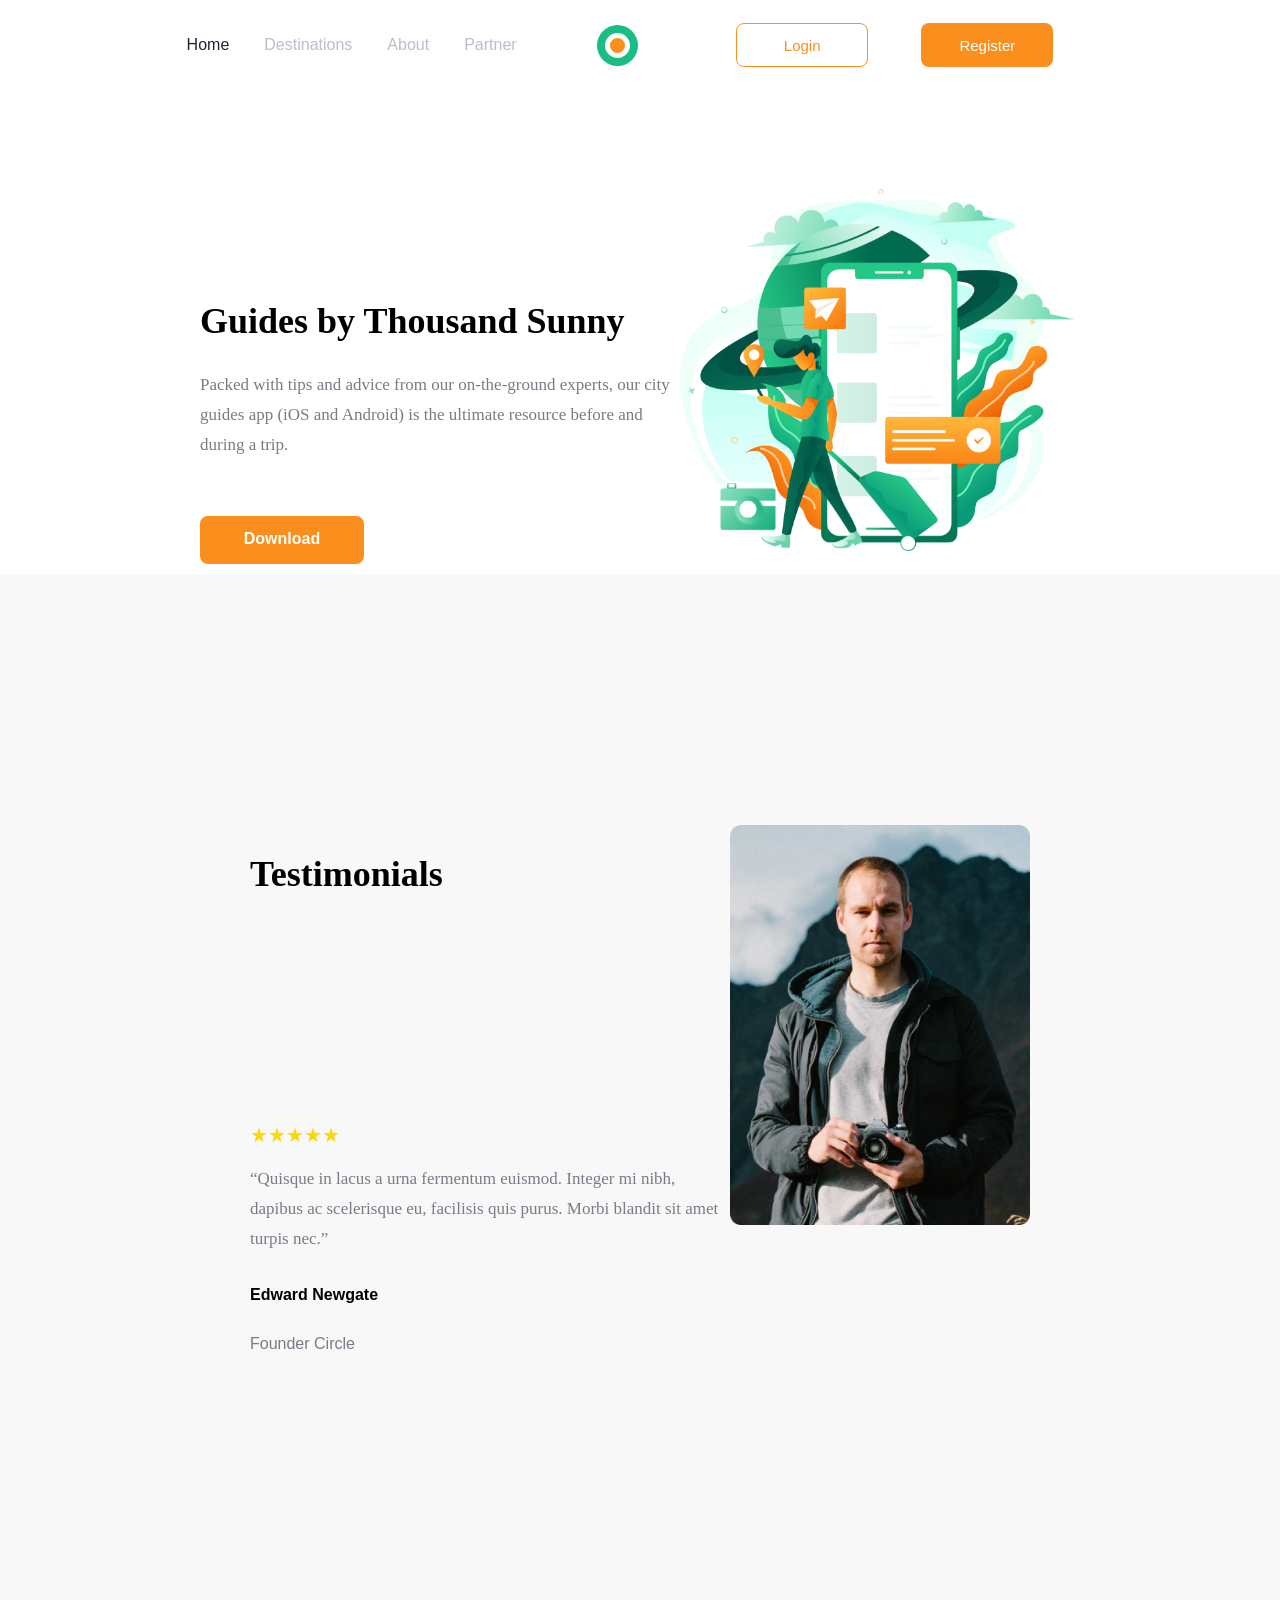
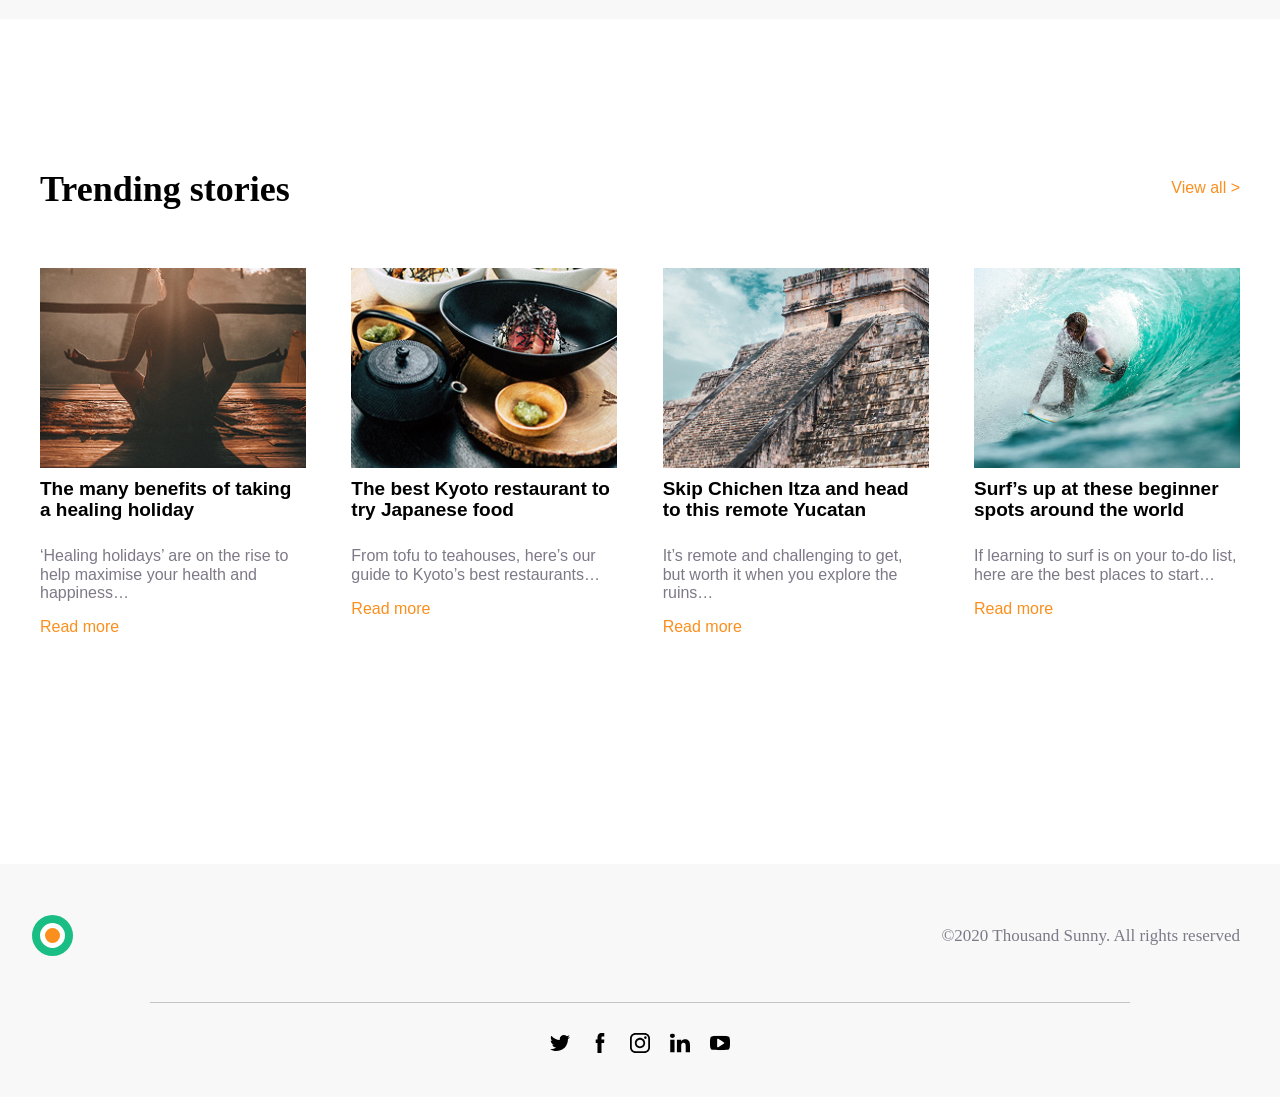
==== index.html @ 40abd9ef "Add Lab 1" ====
<!DOCTYPE html>
<html lang="en">

<head>
  <meta charset="UTF-8">
  <meta name="viewport" content="width=device-width, initial-scale=1.0">
  <title>First amazing live coding website </title>

  <!-- Roboto font -->
  <link rel="preconnect" href="https://fonts.googleapis.com">
  <link rel="preconnect" href="https://fonts.gstatic.com" crossorigin>
  <link href="https://fonts.googleapis.com/css2?family=Roboto:ital,wght@0,100..900;1,100..900&display=swap"
    rel="stylesheet">
  <!-- Support libs -->
  <link rel="stylesheet" href="css/normalize.min.css">
  <link rel="stylesheet" href="css/reset.min.css">
  <!-- My styles -->
  <link rel="stylesheet" href="css/styles.css">
</head>

<body>
  <section class="hero">
    <div class="container">
      <header class="header">
        <nav class="header__nav">
          <ul>
            <li class="header__nav-item">
              <a class="header__nav-link_h" href="">Home</a>
            </li>
            <li class="header__nav-item">
              <a class="header__nav-link" href="">Destinations</a>
            </li>
            <li class="header__nav-item">
              <a class="header__nav-link" href="">About</a>
            </li>
            <li class="header__nav-item">
              <a class="header__nav-link" href="">Partner</a>
            </li>
          </ul>
        </nav>
        <div class="header__logo"></div>
          <div class="logo"></div>
        <button class="header__login">Login</button>
        <button class="header__register">Register</button>
      </header>
    </div>
    <div class="container__hero">
      <div class="hero__inner">
        <h1 class="heading">Guides by Thousand Sunny</h1>
        <p class="paragraph">Packed with tips and advice from our on-the-ground experts, our city guides app (iOS and
          Android) is the ultimate resource before and during a trip.</p>
        <div class="hero__botton">
          <button class="hero__button">Download</button>
        </div>
      </div>
      <div class="hero__image">
        <img src="images/Thousand-03.svg" alt="Hero illustration" width="400" height="400">
      </div>
      </header>
    </div>
  </section>
  <section class="testimonials">
    <div class="container testimonials__container">
      <h1 class="heading">Testimonials</h1>
      <div class="hero__inner">
        <div class="stars">★★★★★</div>
        <p class="paragraph">“Quisque in lacus a urna fermentum euismod. Integer mi nibh, dapibus ac scelerisque eu,
          facilisis quis purus. Morbi blandit sit amet turpis nec.”</p>
        <p class="bold-text">Edward Newgate</p>
        <p>Founder Circle</p>
      </div>
    </div>
    <div class="testimonial__image">
      <img src="images/photo (1).png" alt="Edward Newgate" width="300" height="400">
    </div>
  </section>
  <section>
    <div class="container__stories">
      <div class="stories__header">
        <h1 class="heading">Trending stories</h1>
        <a class="link" href="">View all ></a>
      </div>
      <div class="stories__header">
        <div class="story">
          <img src="images/image 12.png" alt="Story 1" width="261" height="240">
          <h3 class="subheading">The many benefits of taking a healing holiday</h3>
          <p>‘Healing holidays’ are on the rise to help maximise your health and happiness…</p>
          <a href="" class="link">Read more</a>
        </div>
        <div class="story">
          <img src="images/image 13.png" alt="Story 2" width="261" height="240">
          <h3 class="subheading">The best Kyoto restaurant to try Japanese food</h3>
          <p>From tofu to teahouses, here’s our guide to Kyoto’s best restaurants…</p>
          <a href="" class="link">Read more</a>
        </div>
        <div class="story">
          <img src="images/image 14.png" alt="Story 3" width="261" height="240">
          <h3 class="subheading">Skip Chichen Itza and head to this remote Yucatan</h3>
          <p>It’s remote and challenging to get, but worth it when you explore the ruins…</p>
          <a href="" class="link">Read more</a>
        </div>
        <div class="story">
          <img src="images/image 15.png" alt="Story 4" width="261" height="240">
          <h3 class="subheading">Surf’s up at these beginner spots around the world</h3>
          <p>If learning to surf is on your to-do list, here are the best places to start…</p>
          <a href="" class="link">Read more</a>
        </div>
      </div>
    </div>
  </section>
  <footer class="footer">
  <div class="footer__container">
    <div class="header__logo"></div>
    <div class="logo"></div>
    <p class="paragraph">©2020 Thousand Sunny. All rights reserved</p>
  </div>
  <hr class="footer__hr">
  <div class="footer__social">
    <a href="#"><img src="images/Frame (2).svg" alt="Facebook"></a>
    <a href="#"><img src="images/Frame (1).svg" alt="Twitter"></a>
    <a href="#"><img src="images/Frame.svg" alt="Instagram"></a>
    <a href="#"><img src="images/Frame (3).svg" alt="LinkedIn"></a>
    <a href="#"><img src="images/Frame (4).svg" alt="YouTube"></a>
  </div>
</footer>



</body>

</html>
---- css/styles.css ----
body {
  font-family: "Inter", sans-serif;
  color: #7D7987;
}

.container {
  max-width: 1600px;
  margin: 0 auto;
}

/*** global classes ***/

li {
  list-style: none;
}

.paragraph {
  font-weight: 300;
  font-size: 17px;
  line-height: 30px;
  font-family: Mulish;
}

/*** header ***/

.header__nav-link_h {
  text-decoration: none;
  color: #202336;
  font-weight: 500;
}

.header__nav-link {
  text-decoration: none;
  color: #B8BECD;
}

.header__nav ul{
  display: flex;
  margin-left: 120px;
}

.header__nav-item {
  font-size: 16px;
  margin-right: 35px;
}

.header {
  display: flex;
  align-items: center;
  justify-content: space-around;
  margin-top: 20px;
}

.header__logo {
  width: 15px;
  height: 15px;
  background-color: #FB8F1D;
  border: 5px solid white;
  box-shadow: 0 0 0 8px #1ABE84;
  border-radius: 50%;
}

.header__login {
  width: 132px;
  height: 44px;
  background: transparent;
  border: 1px solid #FB8F1D; 
  border-radius: 8px;
  color: #FB8F1D;
  font-weight: 500;
  font-size: 15px;
}

.header__register {
  width: 132px;
  height: 44px;
  background: #FB8F1D;
  border-radius: 8px;
  color: #ffffff;
  font-weight: 500;
  font-size: 15px;
  border: none;
  margin-right: 200px;
}

.heading {
  font-weight: 700;
  font-size: 36px;
  line-height: 50px;
  color: #000000;
  font-family: Playfair Display;
}

/*** hero ***/

.hero__inner {
  max-width: 480px;
  padding-top: 201px;
}

.hero__button {
  width: 164px;
  height: 48px;
  background: #FB8F1D;
  border-radius: 8px;
  color: #ffffff;
  font-weight: 600;
  font-size: 16px;
  border: none;
  margin-top: 39px;
}

.hero__image {
  position: relative;
  right: 0;
  top: 0;
  padding-top: 100px;
}

.container__hero {
  display: flex;
  justify-content: space-between;
  flex-direction: row;
  margin: 0px 200px;
}

/*** Tesmonials ***/

.stars {
  color: gold;
  font-size: 20px;
}

.testimonials {
  background: #F8F8F8;
  padding: 250px;
  display: flex;
  justify-content: space-between;
  flex-direction: row;
}

.bold-text {
  width: 700px;
  size: 22px;
  color: #000000;
  line-height: 48px;
  font-weight: bold;
}

/*** Stories ***/

.link {
  color: #FB8F1D;
  text-decoration: none;
}

.container__stories {
  max-width: 1200px;
  margin: 0 auto;
  padding: 120px 20px;
}

.stories__header {
  display: flex;
  justify-content: space-between;
  align-items: center;
  margin-bottom: 30px;
}

.story {
  width: 266px;
  height: 446px;
  display: flex;
  flex-direction: column;
  background: #fff;
}

.story img {
  width: 100%;
  height: 200px;
  object-fit: cover;
}

.story h3 {
  font-size: 19px;
  margin: 10px 0;
  font-weight: 700px;
  color: #000;
}

/*** footer ***/

.footer {
  background-color: #F8F8F8; 
  padding: 40px 30px;
}

.footer__container {
  max-width: 1200px;
  display: flex;
  justify-content: space-between;
  align-items: center;
  flex-wrap: wrap;
  margin: 0 auto;
}

.footer__social {
  display: flex;
  justify-content: center; 
  gap: 20px; 
  margin-top: 10px;
}

.footer__social img {
  width: 20px;
  height: 20px;
}

.footer__hr {
  background: #C4C4C4;
  margin: 34px 120px 30px;
  height: 1px;
  border: 0;
}
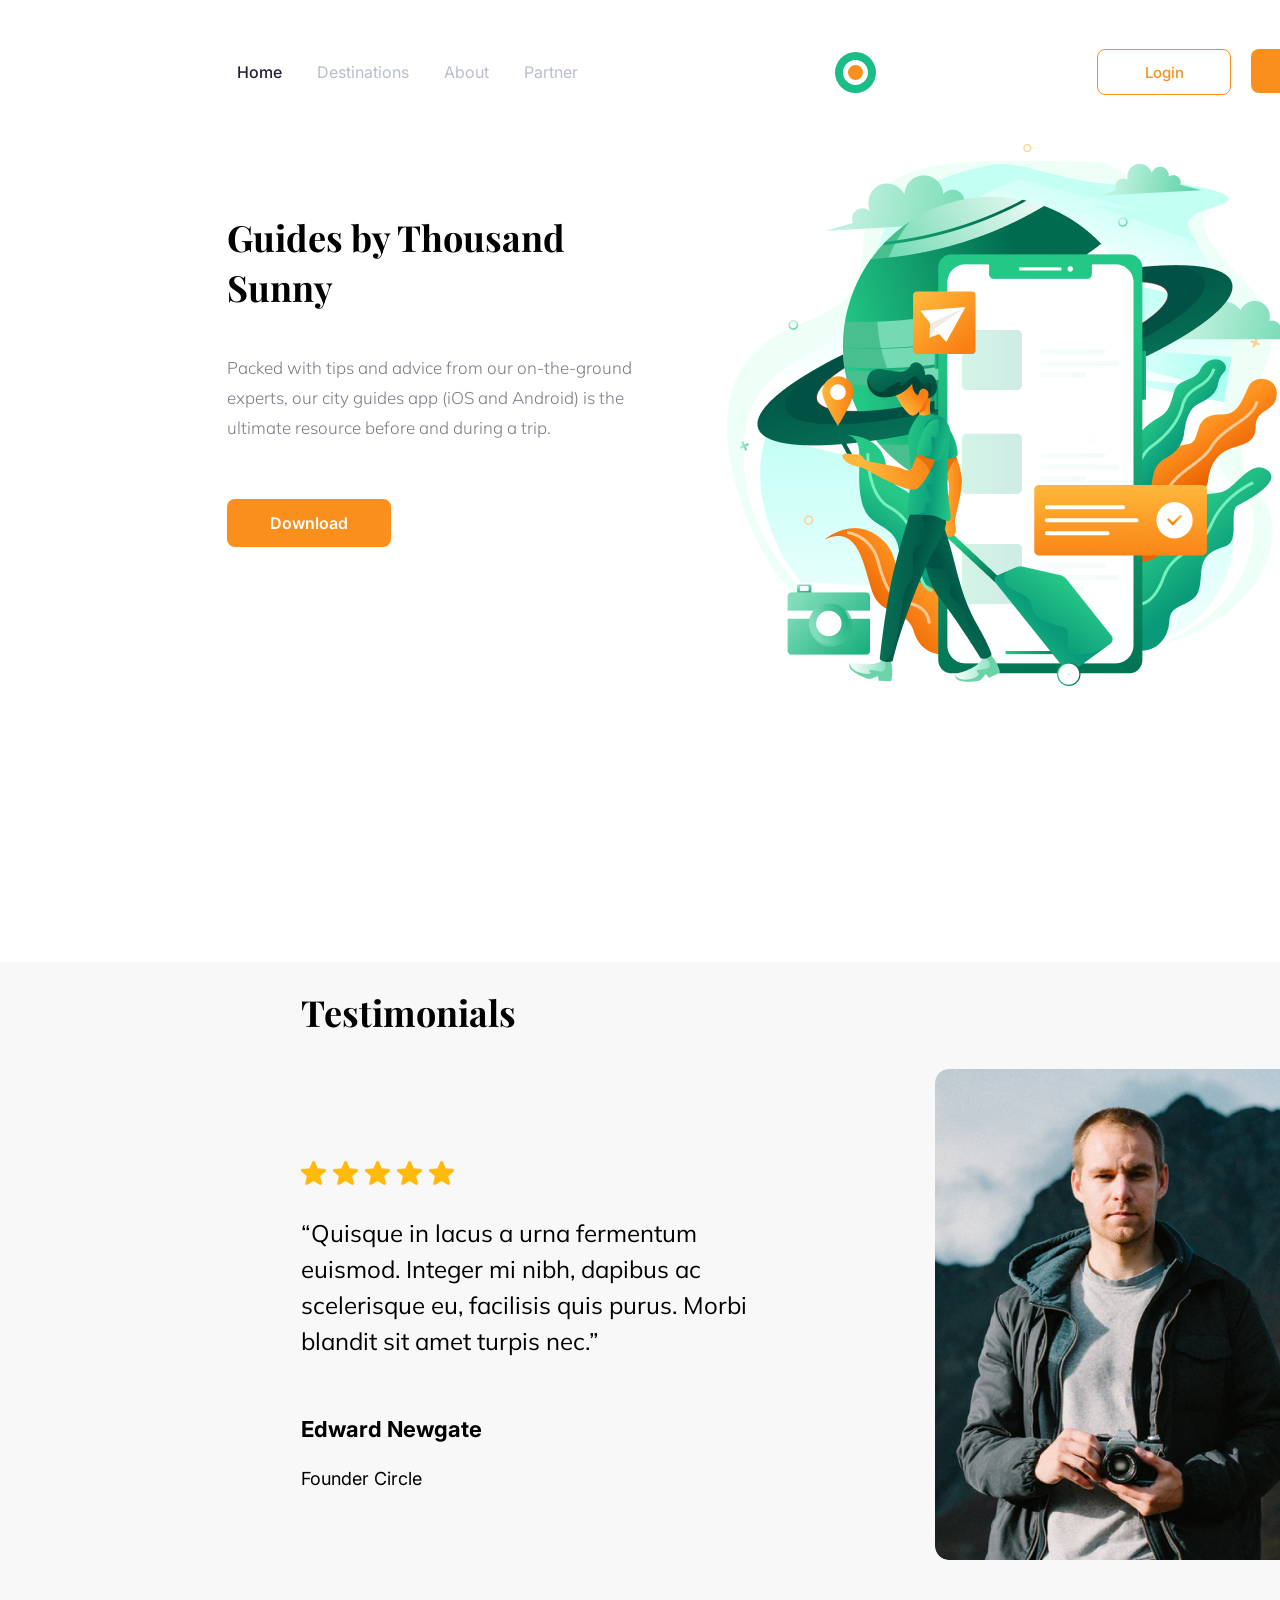
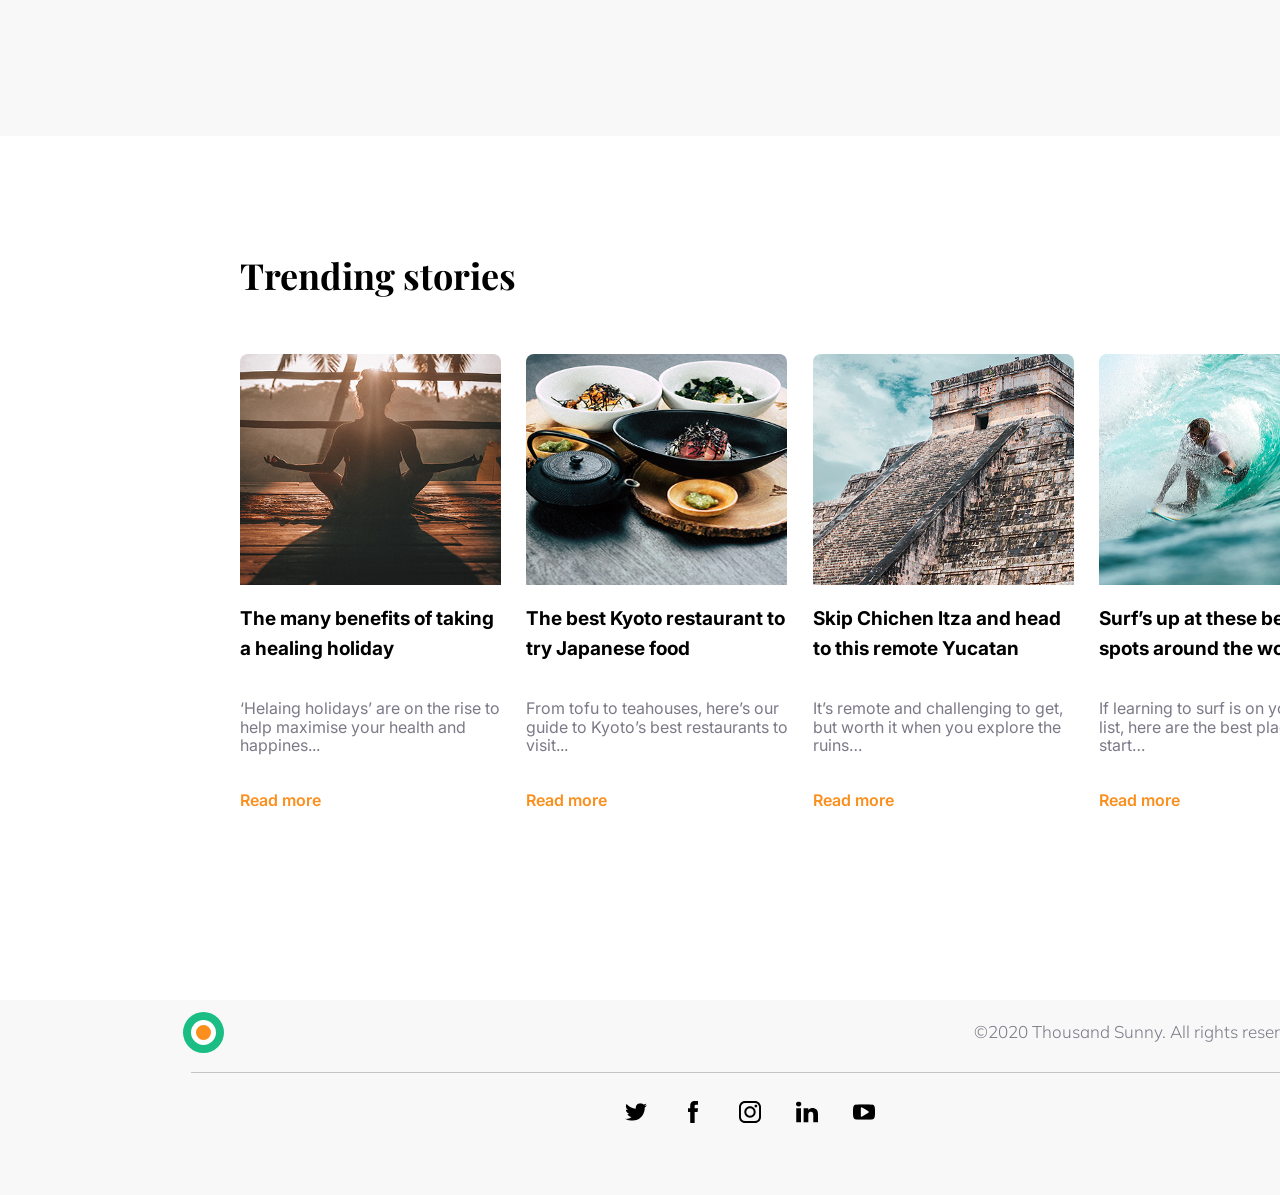
==== commit d87d0055: "Changed file" ====
--- a/index.html
+++ b/index.html
@@ -9,11 +9,11 @@
   <!-- Roboto font -->
   <link rel="preconnect" href="https://fonts.googleapis.com">
   <link rel="preconnect" href="https://fonts.gstatic.com" crossorigin>
-  <link href="https://fonts.googleapis.com/css2?family=Roboto:ital,wght@0,100..900;1,100..900&display=swap"
-    rel="stylesheet">
+  <link href="https://fonts.googleapis.com/css2?family=Inter:wght@400;700&display=swap" rel="stylesheet">
+  <link href="https://fonts.googleapis.com/css2?family=Mulish:wght@300;400;500;600;700&display=swap" rel="stylesheet">
+  <link href="https://fonts.googleapis.com/css2?family=Playfair+Display:wght@400;700&display=swap" rel="stylesheet">
   <!-- Support libs -->
   <link rel="stylesheet" href="css/normalize.min.css">
-  <link rel="stylesheet" href="css/reset.min.css">
   <!-- My styles -->
   <link rel="stylesheet" href="css/styles.css">
 </head>
@@ -22,7 +22,7 @@
   <section class="hero">
     <div class="container">
       <header class="header">
-        <nav class="header__nav">
+        <nav class="header__nav"> 
           <ul>
             <li class="header__nav-item">
               <a class="header__nav-link_h" href="">Home</a>
@@ -37,41 +37,48 @@
               <a class="header__nav-link" href="">Partner</a>
             </li>
           </ul>
-        </nav>
-        <div class="header__logo"></div>
-          <div class="logo"></div>
-        <button class="header__login">Login</button>
-        <button class="header__register">Register</button>
+        </nav> 
+        <div class="logo"></div> 
+        <div class="header__button">
+          <a class="header__login" href="">Login </a>
+          <a class="header__register" href="">Register</a>
+        </div>
       </header>
-    </div>
-    <div class="container__hero">
-      <div class="hero__inner">
-        <h1 class="heading">Guides by Thousand Sunny</h1>
-        <p class="paragraph">Packed with tips and advice from our on-the-ground experts, our city guides app (iOS and
-          Android) is the ultimate resource before and during a trip.</p>
-        <div class="hero__botton">
-          <button class="hero__button">Download</button>
+      <div class="container__hero">
+        <div class="hero__inner"> 
+          <h1 class="heading">Guides by Thousand Sunny</h1>
+          <p class="paragraph">Packed with tips and advice from our on-the-ground experts, our city guides app (iOS and
+            Android) is the ultimate resource before and during a trip.
+          </p> 
+          <a href="" class="hero__button">Download</a>
+        </div>
+        <div class="hero__image">
+          <img src="images/Thousand-03.svg" alt="Hero illustration" width="599" height="542">
         </div>
       </div>
-      <div class="hero__image">
-        <img src="images/Thousand-03.svg" alt="Hero illustration" width="400" height="400">
-      </div>
-      </header>
     </div>
   </section>
-  <section class="testimonials">
-    <div class="container testimonials__container">
-      <h1 class="heading">Testimonials</h1>
-      <div class="hero__inner">
-        <div class="stars">★★★★★</div>
-        <p class="paragraph">“Quisque in lacus a urna fermentum euismod. Integer mi nibh, dapibus ac scelerisque eu,
-          facilisis quis purus. Morbi blandit sit amet turpis nec.”</p>
-        <p class="bold-text">Edward Newgate</p>
-        <p>Founder Circle</p>
+  <section class="section2">
+    <div class="testimonials__container">
+      <div class="testimonial__text">
+        <div class="testimonials__header">
+          <h1 class="heading">Testimonials</h1>
+        </div>
+        <div class="stars">
+            <img src="images/Frame (5).svg" alt="Star 1">
+            <img src="images/Frame (5).svg" alt="Star 2">
+            <img src="images/Frame (5).svg" alt="Star 3">
+            <img src="images/Frame (5).svg" alt="Star 4">
+            <img src="images/Frame (5).svg" alt="Star 5">
+          </div>
+          <p class="text">“Quisque in lacus a urna fermentum euismod. Integer mi nibh, dapibus ac scelerisque eu, facilisis quis purus. Morbi blandit sit amet turpis nec.”
+          </p>
+          <p class="bold-text">Edward Newgate</p>
+          <p class="text_c">Founder Circle</p>
       </div>
-    </div>
-    <div class="testimonial__image">
-      <img src="images/photo (1).png" alt="Edward Newgate" width="300" height="400">
+      <div class="testimonial__image">
+        <img src="images/photo (1).png" alt="Edward Newgate">
+      </div>
     </div>
   </section>
   <section>
@@ -80,52 +87,50 @@
         <h1 class="heading">Trending stories</h1>
         <a class="link" href="">View all ></a>
       </div>
-      <div class="stories__header">
+      <div class="stories__body">
         <div class="story">
-          <img src="images/image 12.png" alt="Story 1" width="261" height="240">
+          <img src="images/image 12.png" alt="Story 1" width="261" height="231">
           <h3 class="subheading">The many benefits of taking a healing holiday</h3>
-          <p>‘Healing holidays’ are on the rise to help maximise your health and happiness…</p>
+          <p class="story__text">‘Helaing holidays’ are on the rise to help maximise your health and happines...</p>
           <a href="" class="link">Read more</a>
         </div>
         <div class="story">
-          <img src="images/image 13.png" alt="Story 2" width="261" height="240">
+          <img src="images/image 13.png" alt="Story 2" width="261" height="231">
           <h3 class="subheading">The best Kyoto restaurant to try Japanese food</h3>
-          <p>From tofu to teahouses, here’s our guide to Kyoto’s best restaurants…</p>
+          <p class="story__text">From tofu to teahouses, here’s our guide to Kyoto’s best restaurants to visit...</p>
           <a href="" class="link">Read more</a>
         </div>
         <div class="story">
-          <img src="images/image 14.png" alt="Story 3" width="261" height="240">
+          <img src="images/image 14.png" alt="Story 3" width="261" height="231">
           <h3 class="subheading">Skip Chichen Itza and head to this remote Yucatan</h3>
-          <p>It’s remote and challenging to get, but worth it when you explore the ruins…</p>
+          <p class="story__text">It’s remote and challenging to get, but worth it when you explore the ruins…</p>
           <a href="" class="link">Read more</a>
         </div>
         <div class="story">
-          <img src="images/image 15.png" alt="Story 4" width="261" height="240">
+          <img src="images/image 15.png" alt="Story 4" width="261" height="231">
           <h3 class="subheading">Surf’s up at these beginner spots around the world</h3>
-          <p>If learning to surf is on your to-do list, here are the best places to start…</p>
+          <p class="story__text">If learning to surf is on your to-do list, here are the best places to start…</p>
           <a href="" class="link">Read more</a>
         </div>
       </div>
     </div>
   </section>
-  <footer class="footer">
-  <div class="footer__container">
-    <div class="header__logo"></div>
-    <div class="logo"></div>
-    <p class="paragraph">©2020 Thousand Sunny. All rights reserved</p>
-  </div>
-  <hr class="footer__hr">
-  <div class="footer__social">
-    <a href="#"><img src="images/Frame (2).svg" alt="Facebook"></a>
-    <a href="#"><img src="images/Frame (1).svg" alt="Twitter"></a>
-    <a href="#"><img src="images/Frame.svg" alt="Instagram"></a>
-    <a href="#"><img src="images/Frame (3).svg" alt="LinkedIn"></a>
-    <a href="#"><img src="images/Frame (4).svg" alt="YouTube"></a>
-  </div>
-</footer>
-
-
-
+  <section class="footer__container">
+    <footer class="footer">
+      <div class="footer__header">
+        <div class="logo"></div>
+        <p class="paragraph">©2020 Thousand Sunny. All rights reserved</p>
+      </div>
+      <hr class="footer__hr">
+      <div class="footer__social">
+        <a href=""><img src="images/Frame (2).svg" alt="Facebook"></a>
+        <a href=""><img src="images/Frame (1).svg" alt="Twitter"></a>
+        <a href=""><img src="images/Frame.svg" alt="Instagram"></a>
+        <a href=""><img src="images/Frame (3).svg" alt="LinkedIn"></a>
+        <a href=""><img src="images/Frame (4).svg" alt="YouTube"></a>
+      </div>
+    </footer>
+  </section>
 </body>
 
 </html>
--- a/css/styles.css
+++ b/css/styles.css
@@ -1,228 +1,13 @@
-body {
-  font-family: "Inter", sans-serif;
-  color: #7D7987;
-}
+@import "globals.css";
 
-.container {
-  max-width: 1600px;
-  margin: 0 auto;
-}
+@import "hero.css";
 
-/*** global classes ***/
+@import "header.css";
 
-li {
-  list-style: none;
-}
+@import "section2.css";
 
-.paragraph {
-  font-weight: 300;
-  font-size: 17px;
-  line-height: 30px;
-  font-family: Mulish;
-}
+@import "section3.css";
 
-/*** header ***/
-
-.header__nav-link_h {
-  text-decoration: none;
-  color: #202336;
-  font-weight: 500;
-}
-
-.header__nav-link {
-  text-decoration: none;
-  color: #B8BECD;
-}
-
-.header__nav ul{
-  display: flex;
-  margin-left: 120px;
-}
-
-.header__nav-item {
-  font-size: 16px;
-  margin-right: 35px;
-}
-
-.header {
-  display: flex;
-  align-items: center;
-  justify-content: space-around;
-  margin-top: 20px;
-}
-
-.header__logo {
-  width: 15px;
-  height: 15px;
-  background-color: #FB8F1D;
-  border: 5px solid white;
-  box-shadow: 0 0 0 8px #1ABE84;
-  border-radius: 50%;
-}
-
-.header__login {
-  width: 132px;
-  height: 44px;
-  background: transparent;
-  border: 1px solid #FB8F1D; 
-  border-radius: 8px;
-  color: #FB8F1D;
-  font-weight: 500;
-  font-size: 15px;
-}
-
-.header__register {
-  width: 132px;
-  height: 44px;
-  background: #FB8F1D;
-  border-radius: 8px;
-  color: #ffffff;
-  font-weight: 500;
-  font-size: 15px;
-  border: none;
-  margin-right: 200px;
-}
-
-.heading {
-  font-weight: 700;
-  font-size: 36px;
-  line-height: 50px;
-  color: #000000;
-  font-family: Playfair Display;
-}
-
-/*** hero ***/
-
-.hero__inner {
-  max-width: 480px;
-  padding-top: 201px;
-}
-
-.hero__button {
-  width: 164px;
-  height: 48px;
-  background: #FB8F1D;
-  border-radius: 8px;
-  color: #ffffff;
-  font-weight: 600;
-  font-size: 16px;
-  border: none;
-  margin-top: 39px;
-}
-
-.hero__image {
-  position: relative;
-  right: 0;
-  top: 0;
-  padding-top: 100px;
-}
-
-.container__hero {
-  display: flex;
-  justify-content: space-between;
-  flex-direction: row;
-  margin: 0px 200px;
-}
-
-/*** Tesmonials ***/
-
-.stars {
-  color: gold;
-  font-size: 20px;
-}
-
-.testimonials {
-  background: #F8F8F8;
-  padding: 250px;
-  display: flex;
-  justify-content: space-between;
-  flex-direction: row;
-}
-
-.bold-text {
-  width: 700px;
-  size: 22px;
-  color: #000000;
-  line-height: 48px;
-  font-weight: bold;
-}
-
-/*** Stories ***/
-
-.link {
-  color: #FB8F1D;
-  text-decoration: none;
-}
-
-.container__stories {
-  max-width: 1200px;
-  margin: 0 auto;
-  padding: 120px 20px;
-}
-
-.stories__header {
-  display: flex;
-  justify-content: space-between;
-  align-items: center;
-  margin-bottom: 30px;
-}
-
-.story {
-  width: 266px;
-  height: 446px;
-  display: flex;
-  flex-direction: column;
-  background: #fff;
-}
-
-.story img {
-  width: 100%;
-  height: 200px;
-  object-fit: cover;
-}
-
-.story h3 {
-  font-size: 19px;
-  margin: 10px 0;
-  font-weight: 700px;
-  color: #000;
-}
-
-/*** footer ***/
-
-.footer {
-  background-color: #F8F8F8; 
-  padding: 40px 30px;
-}
-
-.footer__container {
-  max-width: 1200px;
-  display: flex;
-  justify-content: space-between;
-  align-items: center;
-  flex-wrap: wrap;
-  margin: 0 auto;
-}
-
-.footer__social {
-  display: flex;
-  justify-content: center; 
-  gap: 20px; 
-  margin-top: 10px;
-}
-
-.footer__social img {
-  width: 20px;
-  height: 20px;
-}
-
-.footer__hr {
-  background: #C4C4C4;
-  margin: 34px 120px 30px;
-  height: 1px;
-  border: 0;
-}
+@import "footer.css";
 
 
-
-
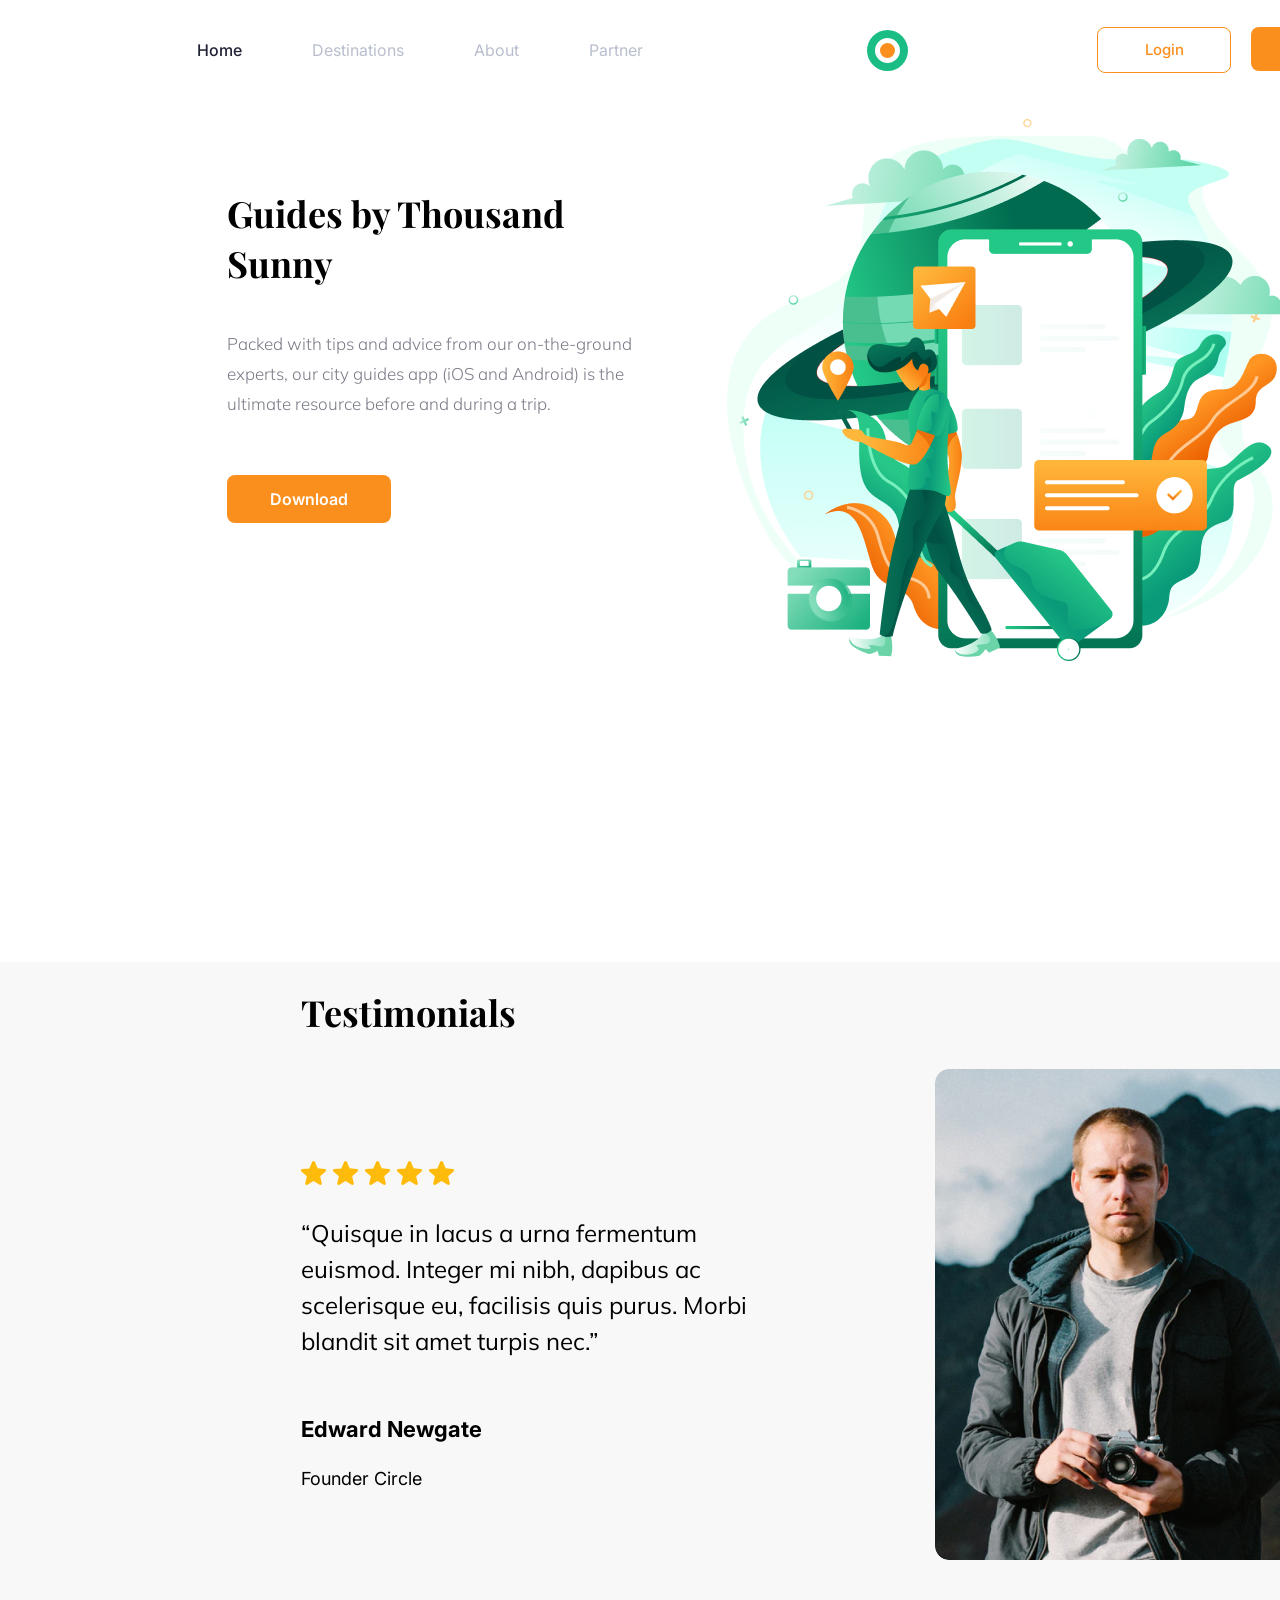
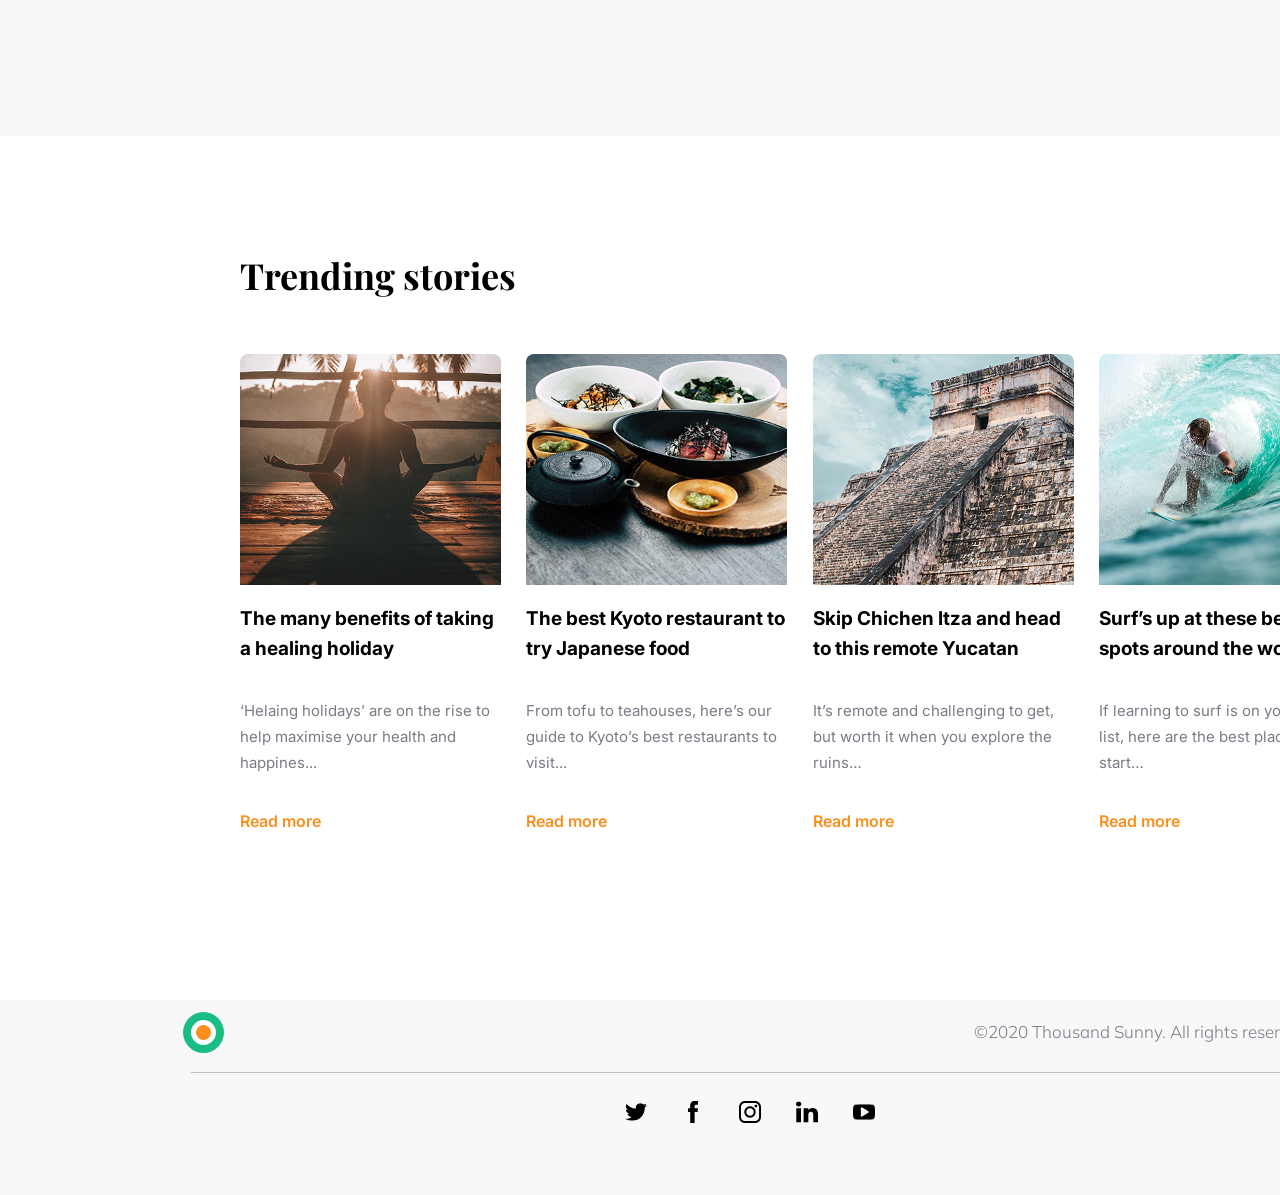
==== commit f5b23707: "chore: remove .idea from repo and add to .gitignore" ====
--- a/index.html
+++ b/index.html
@@ -1,3 +1,4 @@
+
 <!DOCTYPE html>
 <html lang="en">
 
@@ -22,7 +23,10 @@
   <section class="hero">
     <div class="container">
       <header class="header">
-        <nav class="header__nav"> 
+        <div class="header__menu" onclick="toggleMenu()">
+          <img src="images/burger.png" alt="Menu icon">
+        </div>
+        <nav id="nav-links" class="header__nav"> 
           <ul>
             <li class="header__nav-item">
               <a class="header__nav-link_h" href="">Home</a>
@@ -44,7 +48,7 @@
           <a class="header__register" href="">Register</a>
         </div>
       </header>
-      <div class="container__hero">
+      <div class="container__hero"> 
         <div class="hero__inner"> 
           <h1 class="heading">Guides by Thousand Sunny</h1>
           <p class="paragraph">Packed with tips and advice from our on-the-ground experts, our city guides app (iOS and
@@ -53,7 +57,7 @@
           <a href="" class="hero__button">Download</a>
         </div>
         <div class="hero__image">
-          <img src="images/Thousand-03.svg" alt="Hero illustration" width="599" height="542">
+          <img src="images/Thousand-03.svg" alt="Hero illustration" >
         </div>
       </div>
     </div>
@@ -65,16 +69,16 @@
           <h1 class="heading">Testimonials</h1>
         </div>
         <div class="stars">
-            <img src="images/Frame (5).svg" alt="Star 1">
-            <img src="images/Frame (5).svg" alt="Star 2">
-            <img src="images/Frame (5).svg" alt="Star 3">
-            <img src="images/Frame (5).svg" alt="Star 4">
-            <img src="images/Frame (5).svg" alt="Star 5">
-          </div>
-          <p class="text">“Quisque in lacus a urna fermentum euismod. Integer mi nibh, dapibus ac scelerisque eu, facilisis quis purus. Morbi blandit sit amet turpis nec.”
-          </p>
-          <p class="bold-text">Edward Newgate</p>
-          <p class="text_c">Founder Circle</p>
+          <img src="images/Frame (5).svg" alt="Star 1">
+          <img src="images/Frame (5).svg" alt="Star 2">
+          <img src="images/Frame (5).svg" alt="Star 3">
+          <img src="images/Frame (5).svg" alt="Star 4">
+          <img src="images/Frame (5).svg" alt="Star 5">
+        </div>
+        <p class="text">“Quisque in lacus a urna fermentum euismod. Integer mi nibh, dapibus ac scelerisque eu, facilisis quis purus. Morbi blandit sit amet turpis nec.”
+        </p>
+        <p class="bold-text">Edward Newgate</p>
+        <p class="text_c">Founder Circle</p>
       </div>
       <div class="testimonial__image">
         <img src="images/photo (1).png" alt="Edward Newgate">
@@ -89,25 +93,25 @@
       </div>
       <div class="stories__body">
         <div class="story">
-          <img src="images/image 12.png" alt="Story 1" width="261" height="231">
+          <img src="images/image 12.png" alt="Story 1">
           <h3 class="subheading">The many benefits of taking a healing holiday</h3>
           <p class="story__text">‘Helaing holidays’ are on the rise to help maximise your health and happines...</p>
           <a href="" class="link">Read more</a>
         </div>
         <div class="story">
-          <img src="images/image 13.png" alt="Story 2" width="261" height="231">
+          <img src="images/image 13.png" alt="Story 2">
           <h3 class="subheading">The best Kyoto restaurant to try Japanese food</h3>
           <p class="story__text">From tofu to teahouses, here’s our guide to Kyoto’s best restaurants to visit...</p>
           <a href="" class="link">Read more</a>
         </div>
         <div class="story">
-          <img src="images/image 14.png" alt="Story 3" width="261" height="231">
+          <img src="images/image 14.png" alt="Story 3" >
           <h3 class="subheading">Skip Chichen Itza and head to this remote Yucatan</h3>
           <p class="story__text">It’s remote and challenging to get, but worth it when you explore the ruins…</p>
           <a href="" class="link">Read more</a>
         </div>
         <div class="story">
-          <img src="images/image 15.png" alt="Story 4" width="261" height="231">
+          <img src="images/image 15.png" alt="Story 4">
           <h3 class="subheading">Surf’s up at these beginner spots around the world</h3>
           <p class="story__text">If learning to surf is on your to-do list, here are the best places to start…</p>
           <a href="" class="link">Read more</a>
@@ -131,6 +135,7 @@
       </div>
     </footer>
   </section>
+  <script src="js/main.js"></script>
 </body>
 
-</html>+</html>
--- a/css/styles.css
+++ b/css/styles.css
@@ -8,6 +8,4 @@
 
 @import "section3.css";
 
-@import "footer.css";
-
-
+@import "footer.css";
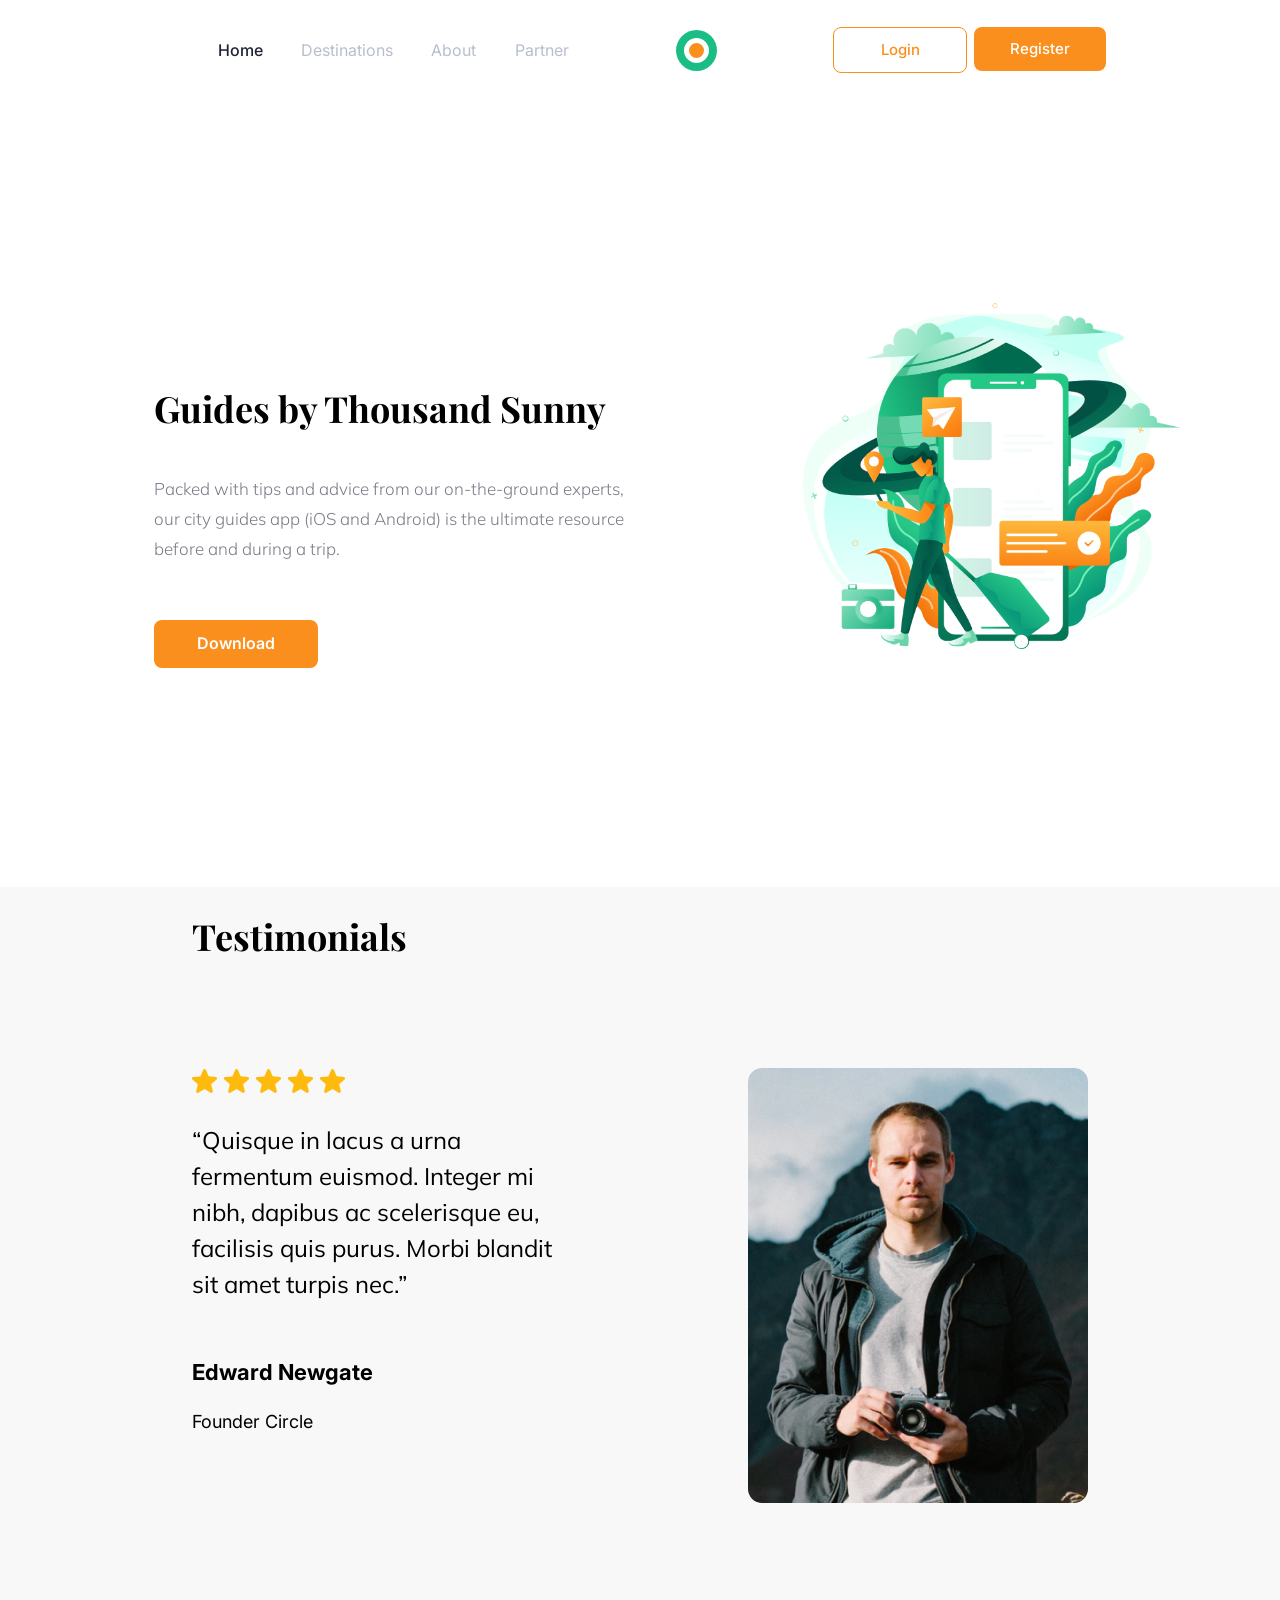
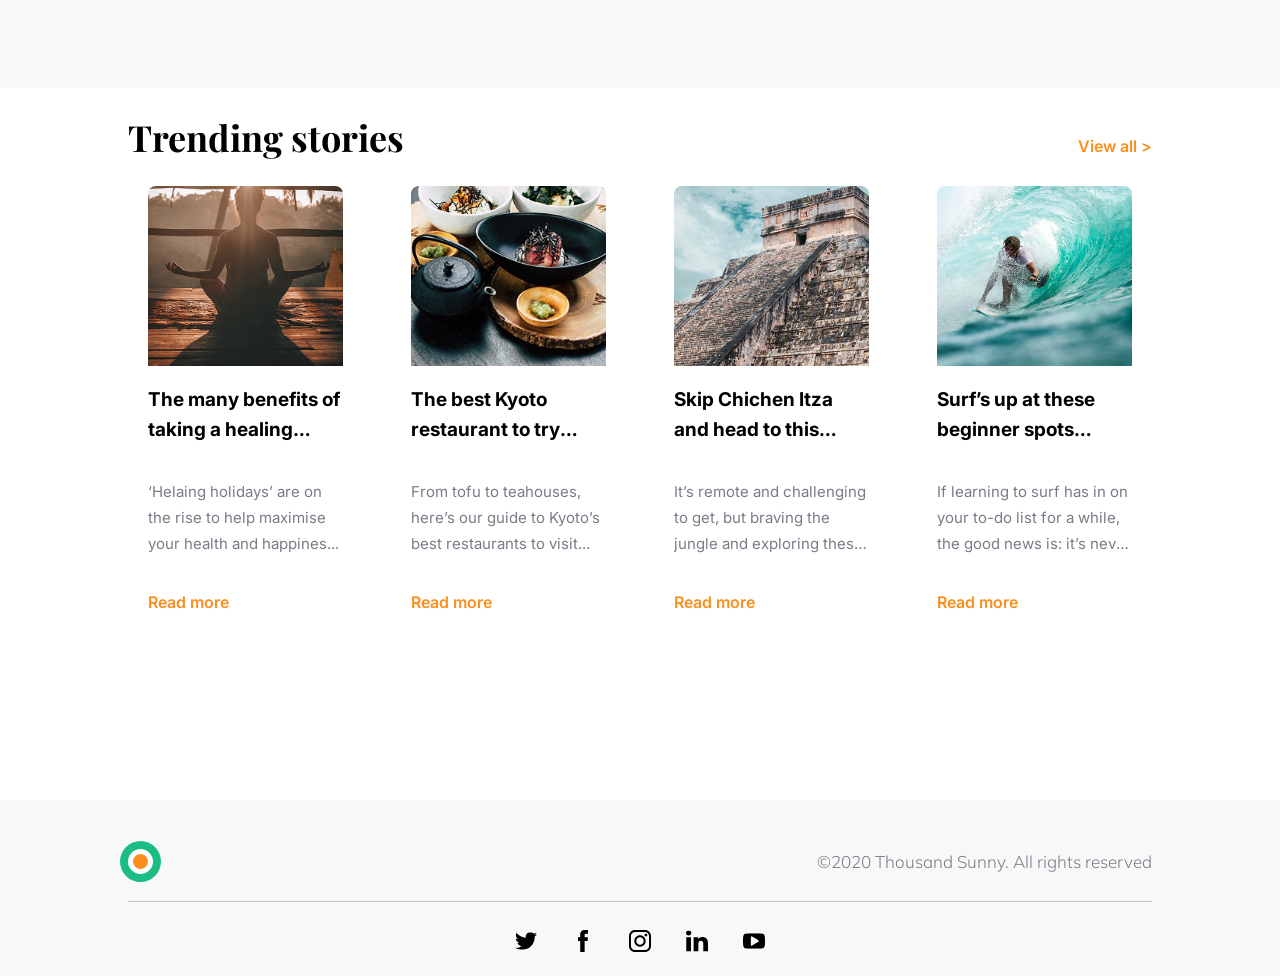
==== commit d6138b7a: "Changed lab2" ====
--- a/index.html
+++ b/index.html
@@ -10,9 +10,9 @@
   <!-- Roboto font -->
   <link rel="preconnect" href="https://fonts.googleapis.com">
   <link rel="preconnect" href="https://fonts.gstatic.com" crossorigin>
-  <link href="https://fonts.googleapis.com/css2?family=Inter:wght@400;700&display=swap" rel="stylesheet">
+  <link href="https://fonts.googleapis.com/css2?family=Inter:wght@300;400;500;600;700&display=swap" rel="stylesheet">
   <link href="https://fonts.googleapis.com/css2?family=Mulish:wght@300;400;500;600;700&display=swap" rel="stylesheet">
-  <link href="https://fonts.googleapis.com/css2?family=Playfair+Display:wght@400;700&display=swap" rel="stylesheet">
+  <link href="https://fonts.googleapis.com/css2?family=Playfair+Display:wght@300;400;500;600;700&display=swap" rel="stylesheet">
   <!-- Support libs -->
   <link rel="stylesheet" href="css/normalize.min.css">
   <!-- My styles -->
@@ -21,109 +21,104 @@
 
 <body>
   <section class="hero">
-    <div class="container">
-      <header class="header">
-        <div class="header__menu" onclick="toggleMenu()">
-          <img src="images/burger.png" alt="Menu icon">
-        </div>
-        <nav id="nav-links" class="header__nav"> 
-          <ul>
-            <li class="header__nav-item">
-              <a class="header__nav-link_h" href="">Home</a>
-            </li>
-            <li class="header__nav-item">
-              <a class="header__nav-link" href="">Destinations</a>
-            </li>
-            <li class="header__nav-item">
-              <a class="header__nav-link" href="">About</a>
-            </li>
-            <li class="header__nav-item">
-              <a class="header__nav-link" href="">Partner</a>
-            </li>
-          </ul>
-        </nav> 
-        <div class="logo"></div> 
-        <div class="header__button">
-          <a class="header__login" href="">Login </a>
-          <a class="header__register" href="">Register</a>
-        </div>
-      </header>
-      <div class="container__hero"> 
-        <div class="hero__inner"> 
-          <h1 class="heading">Guides by Thousand Sunny</h1>
-          <p class="paragraph">Packed with tips and advice from our on-the-ground experts, our city guides app (iOS and
-            Android) is the ultimate resource before and during a trip.
-          </p> 
-          <a href="" class="hero__button">Download</a>
-        </div>
-        <div class="hero__image">
-          <img src="images/Thousand-03.svg" alt="Hero illustration" >
-        </div>
+    <header class="header">
+      <div class="header__menu" onclick="toggleMenu()">
+        <img src="images/burger.png" alt="Menu icon">
       </div>
+      <nav id="nav-links" class="header__nav"> 
+        <ul>
+          <li class="header__nav-item">
+            <a class="header__nav-link_h" href="">Home</a>
+          </li>
+          <li class="header__nav-item">
+            <a class="header__nav-link" href="">Destinations</a>
+          </li>
+          <li class="header__nav-item">
+            <a class="header__nav-link" href="">About</a>
+          </li>
+          <li class="header__nav-item">
+            <a class="header__nav-link" href="">Partner</a>
+          </li>
+        </ul>
+      </nav> 
+      <div class="logo"></div> 
+      <div class="header__button">
+        <a class="header__login" href="">Login </a>
+        <a class="header__register" href="">Register</a>
+      </div>
+    </header>
+    <div class="container__hero"> 
+      <div class="hero__inner"> 
+        <h1 class="heading">Guides by Thousand Sunny</h1>
+        <p class="paragraph">Packed with tips and advice from our on-the-ground experts, our city guides app (iOS and
+          Android) is the ultimate resource before and during a trip.
+        </p> 
+        <a href="" class="hero__button">Download</a>
+      </div>
+      <div class="hero__image">
+        <img src="images/Thousand-03.svg" alt="Hero illustration">
+      </div>      
     </div>
   </section>
   <section class="section2">
-    <div class="testimonials__container">
-      <div class="testimonial__text">
-        <div class="testimonials__header">
-          <h1 class="heading">Testimonials</h1>
-        </div>
-        <div class="stars">
-          <img src="images/Frame (5).svg" alt="Star 1">
-          <img src="images/Frame (5).svg" alt="Star 2">
-          <img src="images/Frame (5).svg" alt="Star 3">
-          <img src="images/Frame (5).svg" alt="Star 4">
-          <img src="images/Frame (5).svg" alt="Star 5">
-        </div>
-        <p class="text">“Quisque in lacus a urna fermentum euismod. Integer mi nibh, dapibus ac scelerisque eu, facilisis quis purus. Morbi blandit sit amet turpis nec.”
-        </p>
-        <p class="bold-text">Edward Newgate</p>
-        <p class="text_c">Founder Circle</p>
+    <div class="testimonial__text">
+      <div class="testimonials__header">
+        <h1 class="heading">Testimonials</h1>
       </div>
-      <div class="testimonial__image">
-        <img src="images/photo (1).png" alt="Edward Newgate">
+      <div class="stars">
+        <img src="images/Frame (5).svg" alt="Star 1">
+        <img src="images/Frame (5).svg" alt="Star 2">
+        <img src="images/Frame (5).svg" alt="Star 3">
+        <img src="images/Frame (5).svg" alt="Star 4">
+        <img src="images/Frame (5).svg" alt="Star 5">
+      </div>
+      <p class="text">“Quisque in lacus a urna fermentum euismod. Integer mi nibh, dapibus ac scelerisque eu, facilisis quis purus. Morbi blandit sit amet turpis nec.”
+      </p>
+      <p class="bold-text">Edward Newgate</p>
+      <p class="text_c">Founder Circle</p>
+    </div>
+    <div class="testimonial__image">
+      <img src="images/photo (1).png" alt="Edward Newgate">
+    </div>
+  </section>
+  <section class="section3">
+    <div class="stories__header">
+      <h1 class="heading">Trending stories</h1>
+      <a class="link" href="">View all ></a>
+    </div>
+    <div class="stories__body">
+      <div class="story">
+        <img src="images/image 12.png" alt="Story 1">
+        <h3 class="subheading">The many benefits of taking a healing holiday</h3>
+        <p class="story__text">‘Helaing holidays’ are on the rise to help maximise your health and happines...</p>
+        <a href="" class="link">Read more</a>
+      </div>
+      <div class="story">
+        <img src="images/image 13.png" alt="Story 2">
+        <h3 class="subheading">The best Kyoto restaurant to try Japanese food</h3>
+        <p class="story__text">From tofu to teahouses, here’s our guide to Kyoto’s best restaurants to visit...</p>
+        <a href="" class="link">Read more</a>
+      </div>
+      <div class="story">
+        <img src="images/image 14.png" alt="Story 3" >
+        <h3 class="subheading">Skip Chichen Itza and head to this remote Yucatan</h3>
+        <p class="story__text">It’s remote and challenging to get, but braving the jungle and exploring these ruins without the...</p>
+        <a href="" class="link">Read more</a>
+      </div>
+      <div class="story">
+        <img src="images/image 15.png" alt="Story 4">
+        <h3 class="subheading">Surf’s up at these beginner spots around the world</h3>
+        <p class="story__text">If learning to surf has in on your to-do list for a while, the good news is: it’s never too late...</p>
+        <a href="" class="link">Read more</a>
       </div>
     </div>
-  </section>
-  <section>
-    <div class="container__stories">
-      <div class="stories__header">
-        <h1 class="heading">Trending stories</h1>
-        <a class="link" href="">View all ></a>
-      </div>
-      <div class="stories__body">
-        <div class="story">
-          <img src="images/image 12.png" alt="Story 1">
-          <h3 class="subheading">The many benefits of taking a healing holiday</h3>
-          <p class="story__text">‘Helaing holidays’ are on the rise to help maximise your health and happines...</p>
-          <a href="" class="link">Read more</a>
-        </div>
-        <div class="story">
-          <img src="images/image 13.png" alt="Story 2">
-          <h3 class="subheading">The best Kyoto restaurant to try Japanese food</h3>
-          <p class="story__text">From tofu to teahouses, here’s our guide to Kyoto’s best restaurants to visit...</p>
-          <a href="" class="link">Read more</a>
-        </div>
-        <div class="story">
-          <img src="images/image 14.png" alt="Story 3" >
-          <h3 class="subheading">Skip Chichen Itza and head to this remote Yucatan</h3>
-          <p class="story__text">It’s remote and challenging to get, but worth it when you explore the ruins…</p>
-          <a href="" class="link">Read more</a>
-        </div>
-        <div class="story">
-          <img src="images/image 15.png" alt="Story 4">
-          <h3 class="subheading">Surf’s up at these beginner spots around the world</h3>
-          <p class="story__text">If learning to surf is on your to-do list, here are the best places to start…</p>
-          <a href="" class="link">Read more</a>
-        </div>
-      </div>
-    </div>
-  </section>
+  </section> 
   <section class="footer__container">
+    <div class="wing"></div>
     <footer class="footer">
       <div class="footer__header">
         <div class="logo"></div>
-        <p class="paragraph">©2020 Thousand Sunny. All rights reserved</p>
+        <p class="footer_txt">©2020 Thousand Sunny. All rights reserved</p>
       </div>
       <hr class="footer__hr">
       <div class="footer__social">
@@ -134,8 +129,9 @@
         <a href=""><img src="images/Frame (4).svg" alt="YouTube"></a>
       </div>
     </footer>
+    <div class="wing"></div>
   </section>
-  <script src="js/main.js"></script>
+  <script src="js/main.js"></script>  
 </body>
 
 </html>
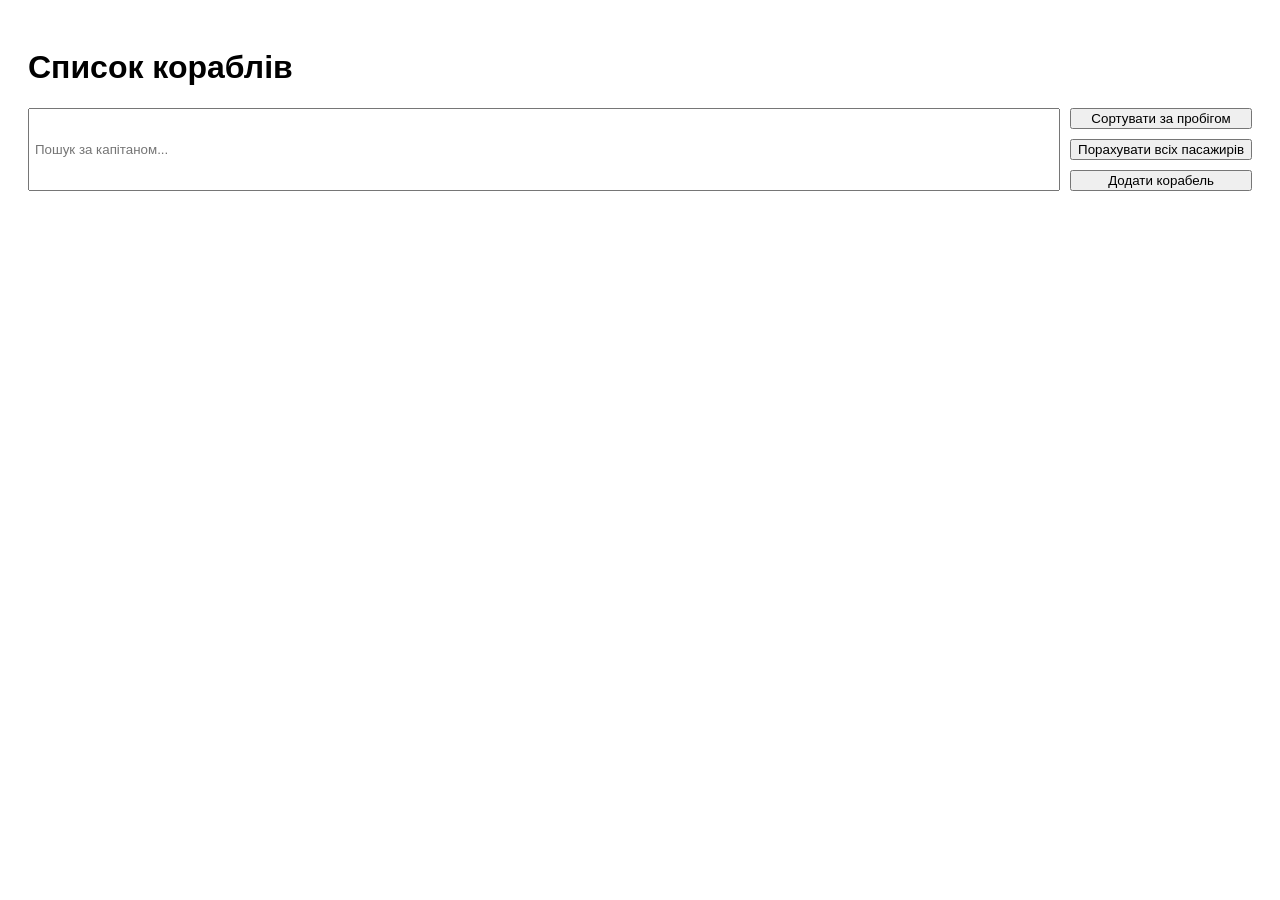
==== commit b9453fa4: "Added lab5" ====
--- a/index.html
+++ b/index.html
@@ -1,137 +1,22 @@
-
-<!DOCTYPE html>
-<html lang="en">
-
-<head>
-  <meta charset="UTF-8">
-  <meta name="viewport" content="width=device-width, initial-scale=1.0">
-  <title>First amazing live coding website </title>
-
-  <!-- Roboto font -->
-  <link rel="preconnect" href="https://fonts.googleapis.com">
-  <link rel="preconnect" href="https://fonts.gstatic.com" crossorigin>
-  <link href="https://fonts.googleapis.com/css2?family=Inter:wght@300;400;500;600;700&display=swap" rel="stylesheet">
-  <link href="https://fonts.googleapis.com/css2?family=Mulish:wght@300;400;500;600;700&display=swap" rel="stylesheet">
-  <link href="https://fonts.googleapis.com/css2?family=Playfair+Display:wght@300;400;500;600;700&display=swap" rel="stylesheet">
-  <!-- Support libs -->
-  <link rel="stylesheet" href="css/normalize.min.css">
-  <!-- My styles -->
-  <link rel="stylesheet" href="css/styles.css">
-</head>
-
-<body>
-  <section class="hero">
-    <header class="header">
-      <div class="header__menu" onclick="toggleMenu()">
-        <img src="images/burger.png" alt="Menu icon">
-      </div>
-      <nav id="nav-links" class="header__nav"> 
-        <ul>
-          <li class="header__nav-item">
-            <a class="header__nav-link_h" href="">Home</a>
-          </li>
-          <li class="header__nav-item">
-            <a class="header__nav-link" href="">Destinations</a>
-          </li>
-          <li class="header__nav-item">
-            <a class="header__nav-link" href="">About</a>
-          </li>
-          <li class="header__nav-item">
-            <a class="header__nav-link" href="">Partner</a>
-          </li>
-        </ul>
-      </nav> 
-      <div class="logo"></div> 
-      <div class="header__button">
-        <a class="header__login" href="">Login </a>
-        <a class="header__register" href="">Register</a>
-      </div>
-    </header>
-    <div class="container__hero"> 
-      <div class="hero__inner"> 
-        <h1 class="heading">Guides by Thousand Sunny</h1>
-        <p class="paragraph">Packed with tips and advice from our on-the-ground experts, our city guides app (iOS and
-          Android) is the ultimate resource before and during a trip.
-        </p> 
-        <a href="" class="hero__button">Download</a>
-      </div>
-      <div class="hero__image">
-        <img src="images/Thousand-03.svg" alt="Hero illustration">
-      </div>      
-    </div>
-  </section>
-  <section class="section2">
-    <div class="testimonial__text">
-      <div class="testimonials__header">
-        <h1 class="heading">Testimonials</h1>
-      </div>
-      <div class="stars">
-        <img src="images/Frame (5).svg" alt="Star 1">
-        <img src="images/Frame (5).svg" alt="Star 2">
-        <img src="images/Frame (5).svg" alt="Star 3">
-        <img src="images/Frame (5).svg" alt="Star 4">
-        <img src="images/Frame (5).svg" alt="Star 5">
-      </div>
-      <p class="text">“Quisque in lacus a urna fermentum euismod. Integer mi nibh, dapibus ac scelerisque eu, facilisis quis purus. Morbi blandit sit amet turpis nec.”
-      </p>
-      <p class="bold-text">Edward Newgate</p>
-      <p class="text_c">Founder Circle</p>
-    </div>
-    <div class="testimonial__image">
-      <img src="images/photo (1).png" alt="Edward Newgate">
-    </div>
-  </section>
-  <section class="section3">
-    <div class="stories__header">
-      <h1 class="heading">Trending stories</h1>
-      <a class="link" href="">View all ></a>
-    </div>
-    <div class="stories__body">
-      <div class="story">
-        <img src="images/image 12.png" alt="Story 1">
-        <h3 class="subheading">The many benefits of taking a healing holiday</h3>
-        <p class="story__text">‘Helaing holidays’ are on the rise to help maximise your health and happines...</p>
-        <a href="" class="link">Read more</a>
-      </div>
-      <div class="story">
-        <img src="images/image 13.png" alt="Story 2">
-        <h3 class="subheading">The best Kyoto restaurant to try Japanese food</h3>
-        <p class="story__text">From tofu to teahouses, here’s our guide to Kyoto’s best restaurants to visit...</p>
-        <a href="" class="link">Read more</a>
-      </div>
-      <div class="story">
-        <img src="images/image 14.png" alt="Story 3" >
-        <h3 class="subheading">Skip Chichen Itza and head to this remote Yucatan</h3>
-        <p class="story__text">It’s remote and challenging to get, but braving the jungle and exploring these ruins without the...</p>
-        <a href="" class="link">Read more</a>
-      </div>
-      <div class="story">
-        <img src="images/image 15.png" alt="Story 4">
-        <h3 class="subheading">Surf’s up at these beginner spots around the world</h3>
-        <p class="story__text">If learning to surf has in on your to-do list for a while, the good news is: it’s never too late...</p>
-        <a href="" class="link">Read more</a>
-      </div>
-    </div>
-  </section> 
-  <section class="footer__container">
-    <div class="wing"></div>
-    <footer class="footer">
-      <div class="footer__header">
-        <div class="logo"></div>
-        <p class="footer_txt">©2020 Thousand Sunny. All rights reserved</p>
-      </div>
-      <hr class="footer__hr">
-      <div class="footer__social">
-        <a href=""><img src="images/Frame (2).svg" alt="Facebook"></a>
-        <a href=""><img src="images/Frame (1).svg" alt="Twitter"></a>
-        <a href=""><img src="images/Frame.svg" alt="Instagram"></a>
-        <a href=""><img src="images/Frame (3).svg" alt="LinkedIn"></a>
-        <a href=""><img src="images/Frame (4).svg" alt="YouTube"></a>
-      </div>
-    </footer>
-    <div class="wing"></div>
-  </section>
-  <script src="js/main.js"></script>  
-</body>
-
-</html>
+<!DOCTYPE html>
+<html lang="eng">
+<head>
+    <meta charset="UTF-8">
+    <title>Ships View</title>
+    <link rel="stylesheet" href="style.css">
+</head>
+<body>
+    <h1>Список кораблів</h1>
+    <div class="controls">
+        <input type="text" id="search" placeholder="Пошук за капітаном...">
+        <div id="buttons">
+            <button id="sort">Сортувати за пробігом</button>
+            <button id="total">Порахувати всіх пасажирів</button>
+            <button onclick="window.location.href='create.html'"> Додати корабель</button>
+        </div>
+    </div>
+    <p id="result"></p>
+    <div id="list"></div>
+    <script src="script.js"></script>
+</body>
+</html>
--- a/style.css
+++ b/style.css
@@ -0,0 +1,43 @@
+body {
+    font-family: Arial, sans-serif;
+    padding: 20px;
+}
+
+.controls {
+    display: flex;
+    gap: 10px;
+    margin-bottom: 20px;
+}
+
+#search {
+    flex-grow: 1;
+    padding: 5px;
+}
+
+#buttons {
+    display: flex;
+    flex-direction: column;
+    gap: 10px;
+}
+
+#list {
+    display: flex;
+    flex-wrap: wrap;
+    gap: 20px;
+    margin-top: 20px;
+}
+
+.card {
+    border: 1px solid #ccc;
+    padding: 15px;
+    width: 200px;
+    border-radius: 5px;
+    box-shadow: 1px 1px 5px rgba(0, 0, 0, 0.1);
+}
+
+.card button {
+    margin-top: 10px;
+    margin-right: 5px;
+    padding: 5px 10px;
+    cursor: pointer;
+}
